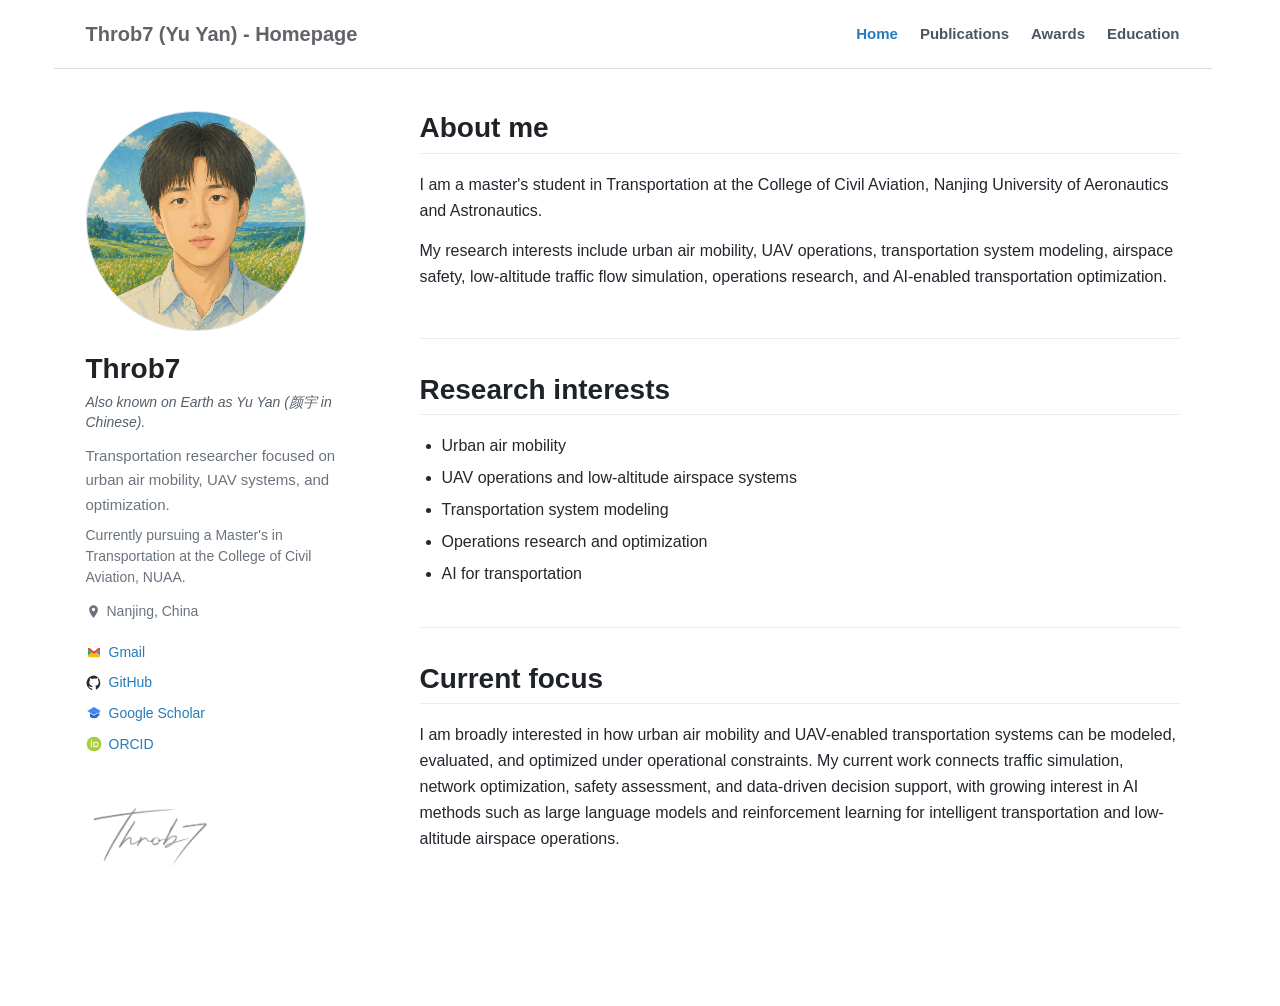
==== index.html @ e45c2a20 "Reposition signature mark" ====
<!doctype html>
<html lang="en">
  <head>
    <meta charset="utf-8">
    <meta name="viewport" content="width=device-width, initial-scale=1">
    <meta
      name="description"
      content="Throb7's academic homepage for urban air mobility, UAV systems, mobility modeling, and transportation optimization."
    >
    <title>Throb7</title>
    <link rel="icon" type="image/png" href="assets/favicon.png?v=7">
    <link rel="stylesheet" href="styles.css?v=15">
  </head>
  <body>
    <img class="site-signature" src="assets/signature-display.png?v=1" alt="">
    <header class="topbar">
      <a class="site-title" href="index.html">Throb7 (Yu Yan) - Homepage</a>
      <nav class="topnav" aria-label="Primary navigation">
        <a class="active" href="index.html">Home</a>
        <a href="publications.html">Publications</a>
        <a href="awards.html">Awards</a>
        <a href="education.html">Education</a>
      </nav>
    </header>

    <div class="page">
      <aside class="sidebar" aria-label="Profile">
        <img class="avatar" src="assets/self-avatar.png?v=2" alt="Portrait for Throb7">
        <h1>Throb7</h1>
        <p class="alias">Also known on Earth as Yu Yan (颜宇 in Chinese).</p>
        <p class="role">Transportation researcher focused on urban air mobility, UAV systems, and optimization.</p>
        <p class="current-degree">Currently pursuing a Master's in Transportation at the College of Civil Aviation, NUAA.</p>
        <p class="location"><img src="assets/icon-location.svg" alt="">Nanjing, China</p>
        <div class="profile-links">
          <a href="mailto:yanyu020816@gmail.com"><img src="assets/icon-email.svg" alt="">Gmail</a>
          <a href="https://github.com/Throb7777"><img src="assets/icon-github.svg" alt="">GitHub</a>
          <a href="https://scholar.google.com/citations?user=oTF8ilgAAAAJ&amp;hl=zh-CN"><img src="assets/icon-scholar.svg" alt="">Google Scholar</a>
          <a href="https://orcid.org/0009-0008-7919-4093"><img src="assets/icon-orcid.svg" alt="">ORCID</a>
        </div>
      </aside>

      <main class="content">
        <section class="content-section">
          <h2>About me</h2>
          <p>
            I am a master's student in Transportation at the College of Civil Aviation,
            Nanjing University of Aeronautics and Astronautics.
          </p>
          <p>
            My research interests include urban air mobility, UAV operations, transportation
            system modeling, airspace safety, low-altitude traffic flow simulation, operations
            research, and AI-enabled transportation optimization.
          </p>
        </section>

        <section class="content-section">
          <h2>Research interests</h2>
          <ul class="plain-list">
            <li>Urban air mobility</li>
            <li>UAV operations and low-altitude airspace systems</li>
            <li>Transportation system modeling</li>
            <li>Operations research and optimization</li>
            <li>AI for transportation</li>
          </ul>
        </section>

        <section class="content-section">
          <h2>Current focus</h2>
          <p>
            I am broadly interested in how urban air mobility and UAV-enabled transportation
            systems can be modeled, evaluated, and optimized under operational constraints. My
            current work connects traffic simulation, network optimization, safety assessment,
            and data-driven decision support, with growing interest in AI methods such as large
            language models and reinforcement learning for intelligent transportation and
            low-altitude airspace operations.
          </p>
        </section>
      </main>
    </div>
  </body>
</html>
---- styles.css ----
:root {
  --page: #ffffff;
  --text: #22272e;
  --muted: #6a737d;
  --link: #267cb9;
  --line: #d8dee4;
  --soft-line: #eaeef2;
  --sidebar: 270px;
  --content: 760px;
  --page-width: calc(var(--sidebar) + var(--content) + 64px);
  --page-pad: 32px;
}

* {
  box-sizing: border-box;
}

html {
  scroll-behavior: smooth;
  overflow-y: scroll;
  scrollbar-gutter: stable;
}

body {
  margin: 0;
  color: var(--text);
  background: var(--page);
  font-family: -apple-system, BlinkMacSystemFont, "Segoe UI", Helvetica, Arial, sans-serif;
  font-size: 16px;
  line-height: 1.62;
  overflow-x: hidden;
}

a {
  color: var(--link);
  text-decoration: none;
}

p,
li,
a,
h1,
h2,
h3 {
  overflow-wrap: anywhere;
}

a:hover {
  text-decoration: underline;
}

.topbar {
  display: flex;
  align-items: center;
  justify-content: space-between;
  gap: 24px;
  max-width: calc(var(--page-width) + var(--page-pad) * 2);
  margin: 0 auto;
  padding: 18px 32px;
  border-bottom: 1px solid var(--line);
}

.site-title {
  color: rgba(34, 39, 46, 0.72);
  font-size: 20px;
  font-weight: 700;
}

.site-signature {
  position: fixed;
  bottom: 34px;
  left: max(24px, calc((100vw - var(--page-width) - var(--page-pad) * 2) / 2 + var(--page-pad)));
  width: 114px;
  height: auto;
  opacity: 0.48;
  pointer-events: none;
  z-index: 5;
}

.site-title:hover {
  text-decoration: none;
}

.topnav {
  display: flex;
  flex-wrap: wrap;
  gap: 22px;
  font-size: 15px;
  font-weight: 600;
}

.topnav a {
  color: #4b5563;
}

.topnav a.active,
.topnav a:hover {
  color: var(--link);
}

.page {
  display: grid;
  grid-template-columns: var(--sidebar) minmax(0, var(--content));
  gap: 64px;
  max-width: calc(var(--page-width) + var(--page-pad) * 2);
  margin: 0 auto;
  padding: 42px var(--page-pad) 72px;
  overflow-x: hidden;
}

.sidebar {
  position: static;
  align-self: start;
}

.avatar {
  display: block;
  width: 220px;
  height: 220px;
  margin-bottom: 22px;
  border: 1px solid var(--line);
  border-radius: 50%;
  object-fit: cover;
  background: #f6f8fa;
}

.sidebar h1 {
  margin: 0 0 6px;
  color: #1f2328;
  font-size: 28px;
  line-height: 1.15;
}

.alias {
  margin: 0 0 12px;
  color: #57606a;
  font-size: 14px;
  font-style: italic;
  line-height: 1.45;
}

.role {
  margin: 0 0 8px;
  color: var(--muted);
  font-size: 15px;
}

.current-degree {
  margin: 0 0 12px;
  color: var(--muted);
  font-size: 14px;
  line-height: 1.5;
}

.location {
  display: inline-flex;
  align-items: center;
  gap: 6px;
  margin: 0 0 18px;
  color: var(--muted);
  font-size: 14px;
}

.location img {
  width: 15px;
  height: 15px;
  flex: 0 0 auto;
}

.profile-links {
  display: grid;
  gap: 8px;
  font-size: 14px;
}

.profile-links a {
  display: inline-flex;
  align-items: center;
  gap: 7px;
  width: max-content;
}

.profile-links img {
  width: 16px;
  height: 16px;
  flex: 0 0 auto;
}

.content {
  max-width: var(--content);
  min-width: 0;
}

.content-section {
  padding-bottom: 34px;
  margin-bottom: 34px;
  border-bottom: 1px solid var(--soft-line);
}

.content-section:last-child {
  border-bottom: 0;
}

h2 {
  margin: 0 0 18px;
  padding-bottom: 8px;
  border-bottom: 1px solid var(--soft-line);
  color: #1f2328;
  font-size: 28px;
  line-height: 1.2;
}

h3 {
  display: flex;
  align-items: center;
  gap: 8px;
  margin: 0 0 4px;
  color: #1f2328;
  font-size: 18px;
  line-height: 1.3;
}

.school-logo {
  flex: 0 0 auto;
  object-fit: contain;
}

p {
  margin: 0 0 14px;
}

.plain-list {
  margin: 0;
  padding-left: 22px;
}

.plain-list li {
  margin: 6px 0;
}

.section-note,
.meta {
  color: var(--muted);
  font-size: 14px;
}

.subtitle {
  margin: 0 0 6px;
  color: var(--muted);
  font-size: 15px;
}

.school-logo-seal {
  width: 30px;
  height: 30px;
}

.school-logo-rmit {
  width: 58px;
  height: 20px;
}

.school-logo-ivy {
  width: 72px;
  height: 24px;
}

.publication-list {
  margin: 18px 0 0;
  padding-left: 24px;
}

.publication-list li {
  margin-bottom: 22px;
  padding-left: 4px;
}

.publication-list p {
  margin-bottom: 6px;
}

.pub-link {
  margin-left: 6px;
  font-size: 13px;
  font-weight: 700;
  white-space: nowrap;
}

.year-group {
  margin-bottom: 26px;
}

.timeline {
  display: grid;
  gap: 24px;
}

.timeline-item {
  display: grid;
  grid-template-columns: 160px minmax(0, 1fr);
  gap: 26px;
  padding-bottom: 22px;
  border-bottom: 1px solid var(--soft-line);
}

.timeline-item:last-child {
  border-bottom: 0;
}

.date {
  margin: 2px 0 0;
  color: var(--muted);
  font-size: 14px;
  font-weight: 600;
}

@media (max-width: 820px) {
  .topbar {
    align-items: flex-start;
    flex-direction: column;
    gap: 10px;
    padding: 16px 22px;
    max-width: 100vw;
  }

  .site-signature {
    display: none;
  }

  .page {
    display: block;
    max-width: 100vw;
    padding: 30px 22px 56px;
  }

  .sidebar {
    position: static;
    display: block;
    width: auto;
    min-width: 0;
  }

  .avatar {
    width: 112px;
    height: 112px;
    margin: 0 0 14px;
  }

  .sidebar h1,
  .alias,
  .role,
  .current-degree,
  .location,
  .profile-links {
    grid-column: auto;
  }

  .sidebar h1 {
    margin-top: 0;
    font-size: 24px;
  }

  .role {
    margin-bottom: 8px;
    max-width: 100%;
  }

  .profile-links {
    display: flex;
    flex-wrap: wrap;
    gap: 8px 14px;
  }

  .content,
  .content-section {
    margin-left: 0;
    width: 100%;
    max-width: 100%;
  }

  .timeline-item {
    grid-template-columns: 1fr;
    gap: 6px;
  }
}
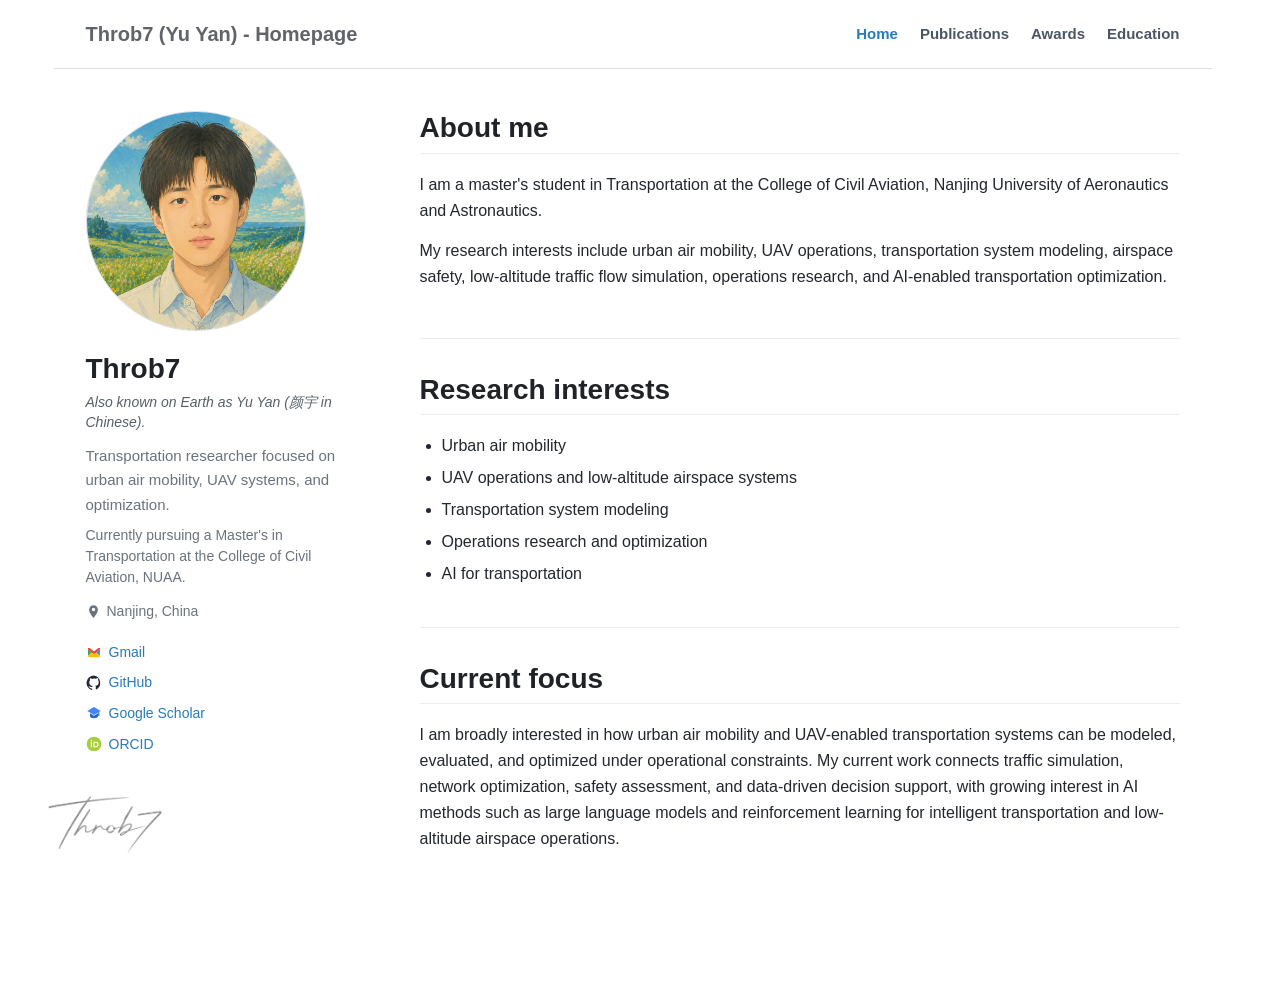
==== commit c155fd8c: "Move signature to page corner" ====
--- a/index.html
+++ b/index.html
@@ -9,7 +9,7 @@
     >
     <title>Throb7</title>
     <link rel="icon" type="image/png" href="assets/favicon.png?v=7">
-    <link rel="stylesheet" href="styles.css?v=15">
+    <link rel="stylesheet" href="styles.css?v=16">
   </head>
   <body>
     <img class="site-signature" src="assets/signature-display.png?v=1" alt="">
--- a/styles.css
+++ b/styles.css
@@ -68,8 +68,8 @@
 
 .site-signature {
   position: fixed;
-  bottom: 34px;
-  left: max(24px, calc((100vw - var(--page-width) - var(--page-pad) * 2) / 2 + var(--page-pad)));
+  bottom: 46px;
+  left: 48px;
   width: 114px;
   height: auto;
   opacity: 0.48;
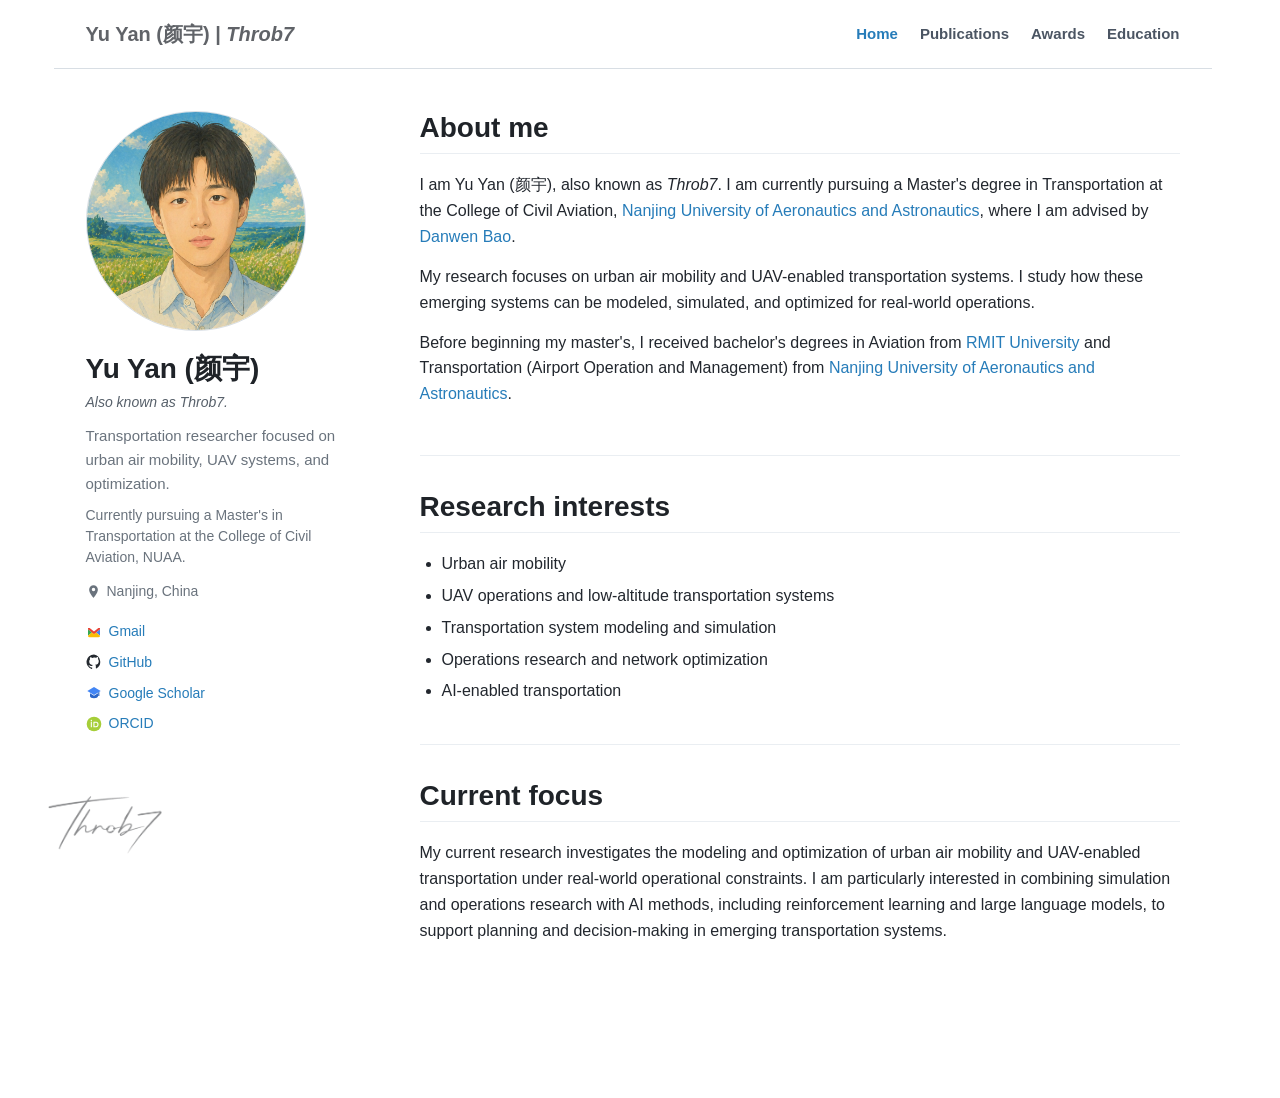
==== commit bc28e120: "Update academic profile and identity" ====
--- a/index.html
+++ b/index.html
@@ -5,16 +5,16 @@
     <meta name="viewport" content="width=device-width, initial-scale=1">
     <meta
       name="description"
-      content="Throb7's academic homepage for urban air mobility, UAV systems, mobility modeling, and transportation optimization."
+      content="Yu Yan's academic homepage for urban air mobility, UAV systems, mobility modeling, and transportation optimization."
     >
-    <title>Throb7</title>
+    <title>Yu Yan (颜宇) | Throb7</title>
     <link rel="icon" type="image/png" href="assets/favicon.png?v=7">
     <link rel="stylesheet" href="styles.css?v=16">
   </head>
   <body>
     <img class="site-signature" src="assets/signature-display.png?v=1" alt="">
     <header class="topbar">
-      <a class="site-title" href="index.html">Throb7 (Yu Yan) - Homepage</a>
+      <a class="site-title" href="index.html">Yu Yan (颜宇) | <em>Throb7</em></a>
       <nav class="topnav" aria-label="Primary navigation">
         <a class="active" href="index.html">Home</a>
         <a href="publications.html">Publications</a>
@@ -25,9 +25,9 @@
 
     <div class="page">
       <aside class="sidebar" aria-label="Profile">
-        <img class="avatar" src="assets/self-avatar.png?v=2" alt="Portrait for Throb7">
-        <h1>Throb7</h1>
-        <p class="alias">Also known on Earth as Yu Yan (颜宇 in Chinese).</p>
+        <img class="avatar" src="assets/self-avatar.png?v=2" alt="Portrait of Yu Yan">
+        <h1>Yu Yan (颜宇)</h1>
+        <p class="alias">Also known as <em>Throb7</em>.</p>
         <p class="role">Transportation researcher focused on urban air mobility, UAV systems, and optimization.</p>
         <p class="current-degree">Currently pursuing a Master's in Transportation at the College of Civil Aviation, NUAA.</p>
         <p class="location"><img src="assets/icon-location.svg" alt="">Nanjing, China</p>
@@ -43,13 +43,22 @@
         <section class="content-section">
           <h2>About me</h2>
           <p>
-            I am a master's student in Transportation at the College of Civil Aviation,
-            Nanjing University of Aeronautics and Astronautics.
+            I am Yu Yan (颜宇), also known as <em>Throb7</em>. I am currently pursuing a Master's
+            degree in Transportation at the College of Civil Aviation,
+            <a href="https://en.nuaa.edu.cn/">Nanjing University of Aeronautics and Astronautics</a>,
+            where I am advised by
+            <a href="https://cca.nuaa.edu.cn/2021/0910/c15644a261038/page.htm">Danwen Bao</a>.
           </p>
           <p>
-            My research interests include urban air mobility, UAV operations, transportation
-            system modeling, airspace safety, low-altitude traffic flow simulation, operations
-            research, and AI-enabled transportation optimization.
+            My research focuses on urban air mobility and UAV-enabled transportation systems.
+            I study how these emerging systems can be modeled, simulated, and optimized for
+            real-world operations.
+          </p>
+          <p>
+            Before beginning my master's, I received bachelor's degrees in Aviation from
+            <a href="https://www.rmit.edu.au/">RMIT University</a> and Transportation (Airport
+            Operation and Management) from
+            <a href="https://en.nuaa.edu.cn/">Nanjing University of Aeronautics and Astronautics</a>.
           </p>
         </section>
 
@@ -57,22 +66,21 @@
           <h2>Research interests</h2>
           <ul class="plain-list">
             <li>Urban air mobility</li>
-            <li>UAV operations and low-altitude airspace systems</li>
-            <li>Transportation system modeling</li>
-            <li>Operations research and optimization</li>
-            <li>AI for transportation</li>
+            <li>UAV operations and low-altitude transportation systems</li>
+            <li>Transportation system modeling and simulation</li>
+            <li>Operations research and network optimization</li>
+            <li>AI-enabled transportation</li>
           </ul>
         </section>
 
         <section class="content-section">
           <h2>Current focus</h2>
           <p>
-            I am broadly interested in how urban air mobility and UAV-enabled transportation
-            systems can be modeled, evaluated, and optimized under operational constraints. My
-            current work connects traffic simulation, network optimization, safety assessment,
-            and data-driven decision support, with growing interest in AI methods such as large
-            language models and reinforcement learning for intelligent transportation and
-            low-altitude airspace operations.
+            My current research investigates the modeling and optimization of urban air mobility
+            and UAV-enabled transportation under real-world operational constraints. I am
+            particularly interested in combining simulation and operations research with AI
+            methods, including reinforcement learning and large language models, to support
+            planning and decision-making in emerging transportation systems.
           </p>
         </section>
       </main>
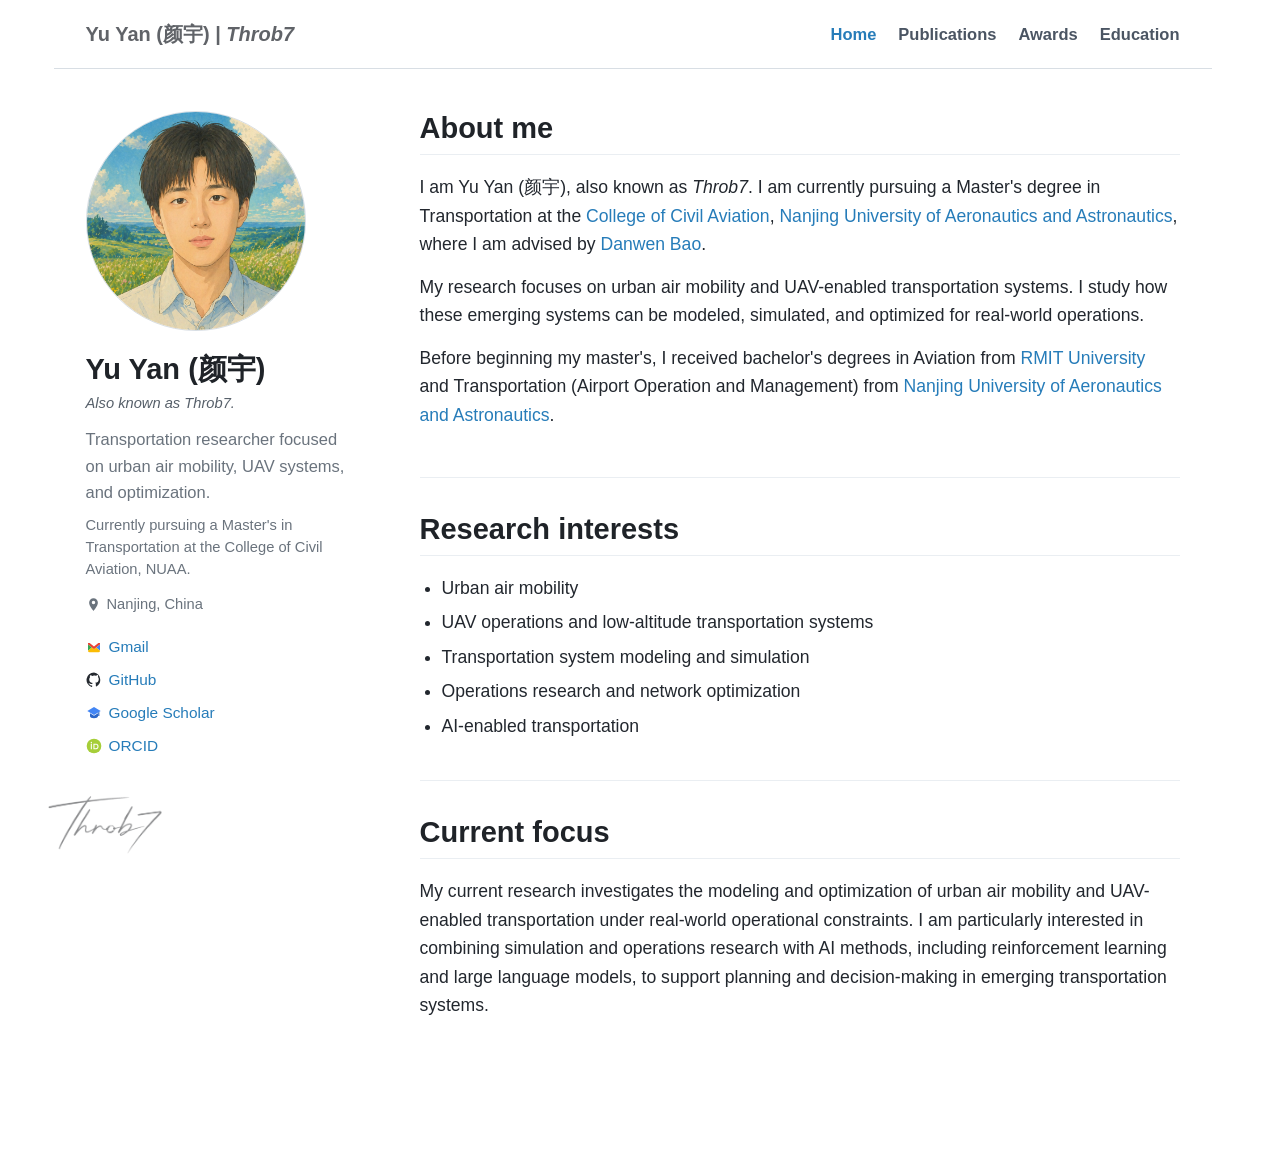
==== commit ac647e9f: "Update education, awards, and typography" ====
--- a/index.html
+++ b/index.html
@@ -9,7 +9,7 @@
     >
     <title>Yu Yan (颜宇) | Throb7</title>
     <link rel="icon" type="image/png" href="assets/favicon.png?v=7">
-    <link rel="stylesheet" href="styles.css?v=16">
+    <link rel="stylesheet" href="styles.css?v=17">
   </head>
   <body>
     <img class="site-signature" src="assets/signature-display.png?v=1" alt="">
@@ -44,7 +44,8 @@
           <h2>About me</h2>
           <p>
             I am Yu Yan (颜宇), also known as <em>Throb7</em>. I am currently pursuing a Master's
-            degree in Transportation at the College of Civil Aviation,
+            degree in Transportation at the
+            <a href="https://cca.nuaa.edu.cn/">College of Civil Aviation</a>,
             <a href="https://en.nuaa.edu.cn/">Nanjing University of Aeronautics and Astronautics</a>,
             where I am advised by
             <a href="https://cca.nuaa.edu.cn/2021/0910/c15644a261038/page.htm">Danwen Bao</a>.
--- a/styles.css
+++ b/styles.css
@@ -26,7 +26,7 @@
   color: var(--text);
   background: var(--page);
   font-family: -apple-system, BlinkMacSystemFont, "Segoe UI", Helvetica, Arial, sans-serif;
-  font-size: 16px;
+  font-size: 17.6px;
   line-height: 1.62;
   overflow-x: hidden;
 }
@@ -85,7 +85,7 @@
   display: flex;
   flex-wrap: wrap;
   gap: 22px;
-  font-size: 15px;
+  font-size: 16.5px;
   font-weight: 600;
 }
 
@@ -127,14 +127,14 @@
 .sidebar h1 {
   margin: 0 0 6px;
   color: #1f2328;
-  font-size: 28px;
+  font-size: 29px;
   line-height: 1.15;
 }
 
 .alias {
   margin: 0 0 12px;
   color: #57606a;
-  font-size: 14px;
+  font-size: 14.7px;
   font-style: italic;
   line-height: 1.45;
 }
@@ -142,13 +142,13 @@
 .role {
   margin: 0 0 8px;
   color: var(--muted);
-  font-size: 15px;
+  font-size: 16.5px;
 }
 
 .current-degree {
   margin: 0 0 12px;
   color: var(--muted);
-  font-size: 14px;
+  font-size: 14.7px;
   line-height: 1.5;
 }
 
@@ -158,7 +158,7 @@
   gap: 6px;
   margin: 0 0 18px;
   color: var(--muted);
-  font-size: 14px;
+  font-size: 14.7px;
 }
 
 .location img {
@@ -170,7 +170,7 @@
 .profile-links {
   display: grid;
   gap: 8px;
-  font-size: 14px;
+  font-size: 15.4px;
 }
 
 .profile-links a {
@@ -206,7 +206,7 @@
   padding-bottom: 8px;
   border-bottom: 1px solid var(--soft-line);
   color: #1f2328;
-  font-size: 28px;
+  font-size: 29px;
   line-height: 1.2;
 }
 
@@ -216,7 +216,7 @@
   gap: 8px;
   margin: 0 0 4px;
   color: #1f2328;
-  font-size: 18px;
+  font-size: 19.5px;
   line-height: 1.3;
 }
 
@@ -241,13 +241,13 @@
 .section-note,
 .meta {
   color: var(--muted);
-  font-size: 14px;
+  font-size: 14.7px;
 }
 
 .subtitle {
   margin: 0 0 6px;
   color: var(--muted);
-  font-size: 15px;
+  font-size: 15.75px;
 }
 
 .school-logo-seal {
@@ -265,6 +265,11 @@
   height: 24px;
 }
 
+.school-logo-kindergarten {
+  width: 30px;
+  height: 30px;
+}
+
 .publication-list {
   margin: 18px 0 0;
   padding-left: 24px;
@@ -281,7 +286,7 @@
 
 .pub-link {
   margin-left: 6px;
-  font-size: 13px;
+  font-size: 13.65px;
   font-weight: 700;
   white-space: nowrap;
 }
@@ -310,8 +315,77 @@
 .date {
   margin: 2px 0 0;
   color: var(--muted);
-  font-size: 14px;
+  font-size: 14.7px;
   font-weight: 600;
+}
+
+@media (min-width: 821px) {
+  .education-page .page {
+    padding-bottom: 0;
+  }
+
+  .education-page .content-section {
+    margin-bottom: 0;
+    padding-bottom: 0;
+  }
+
+  .education-page h2 {
+    margin-bottom: 24px;
+    padding-bottom: 12px;
+  }
+
+  .education-page .timeline {
+    gap: 15px;
+  }
+
+  .education-page .timeline-item {
+    gap: 22px;
+    padding-bottom: 15px;
+  }
+
+  .education-page .timeline-item:last-child {
+    padding-bottom: 0;
+  }
+
+  .education-page .timeline-item h3 {
+    margin-bottom: 6px;
+    font-size: 18.4px;
+    line-height: 1.25;
+  }
+
+  .education-page .timeline-item p {
+    margin-bottom: 5px;
+    line-height: 1.35;
+  }
+
+  .education-page .timeline-item .subtitle {
+    font-size: 14.7px;
+  }
+
+  .education-page .timeline-item .meta,
+  .education-page .date {
+    font-size: 13.65px;
+  }
+
+  .education-page .school-logo-seal {
+    width: 26px;
+    height: 26px;
+  }
+
+  .education-page .school-logo-rmit {
+    width: 52px;
+    height: 18px;
+  }
+
+  .education-page .school-logo-ivy {
+    width: 60px;
+    height: 20px;
+  }
+
+  .education-page .school-logo-kindergarten {
+    width: 28px;
+    height: 28px;
+  }
 }
 
 @media (max-width: 820px) {
@@ -357,7 +431,7 @@
 
   .sidebar h1 {
     margin-top: 0;
-    font-size: 24px;
+    font-size: 25px;
   }
 
   .role {
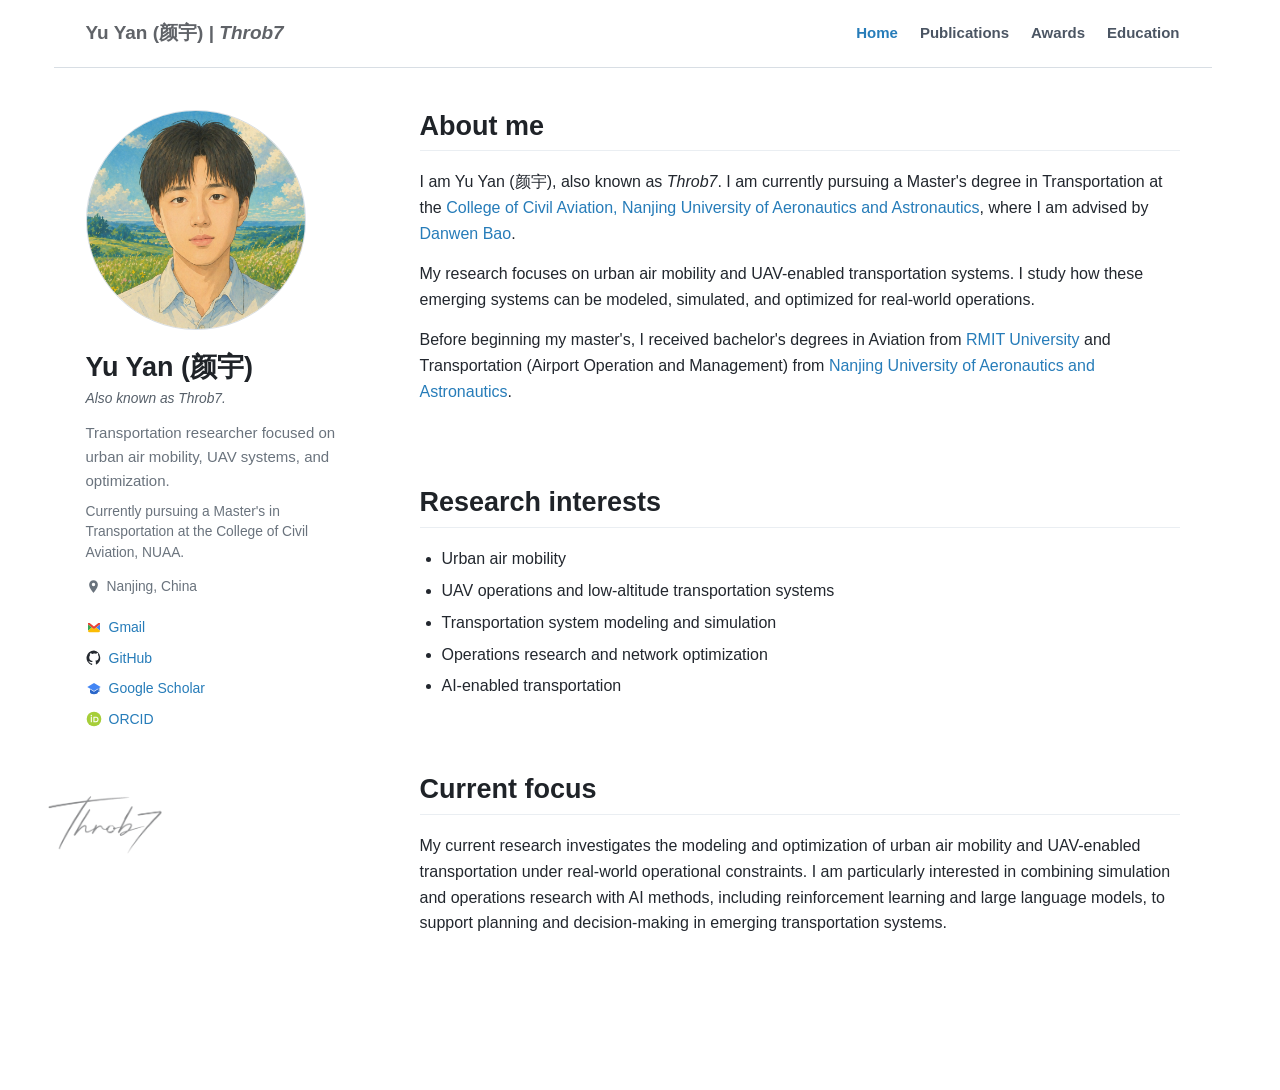
==== commit 92c34d88: "Refine publications layout and typography" ====
--- a/index.html
+++ b/index.html
@@ -9,9 +9,9 @@
     >
     <title>Yu Yan (颜宇) | Throb7</title>
     <link rel="icon" type="image/png" href="assets/favicon.png?v=7">
-    <link rel="stylesheet" href="styles.css?v=17">
+    <link rel="stylesheet" href="styles.css?v=19">
   </head>
-  <body>
+  <body class="home-page">
     <img class="site-signature" src="assets/signature-display.png?v=1" alt="">
     <header class="topbar">
       <a class="site-title" href="index.html">Yu Yan (颜宇) | <em>Throb7</em></a>
@@ -45,8 +45,7 @@
           <p>
             I am Yu Yan (颜宇), also known as <em>Throb7</em>. I am currently pursuing a Master's
             degree in Transportation at the
-            <a href="https://cca.nuaa.edu.cn/">College of Civil Aviation</a>,
-            <a href="https://en.nuaa.edu.cn/">Nanjing University of Aeronautics and Astronautics</a>,
+            <a href="https://cca.nuaa.edu.cn/">College of Civil Aviation, Nanjing University of Aeronautics and Astronautics</a>,
             where I am advised by
             <a href="https://cca.nuaa.edu.cn/2021/0910/c15644a261038/page.htm">Danwen Bao</a>.
           </p>
--- a/styles.css
+++ b/styles.css
@@ -25,8 +25,8 @@
   margin: 0;
   color: var(--text);
   background: var(--page);
-  font-family: -apple-system, BlinkMacSystemFont, "Segoe UI", Helvetica, Arial, sans-serif;
-  font-size: 17.6px;
+  font-family: "Aptos", "Segoe UI Variable Text", "Segoe UI", -apple-system, BlinkMacSystemFont, Arial, sans-serif;
+  font-size: 16px;
   line-height: 1.62;
   overflow-x: hidden;
 }
@@ -41,7 +41,8 @@
 a,
 h1,
 h2,
-h3 {
+h3,
+h4 {
   overflow-wrap: anywhere;
 }
 
@@ -62,7 +63,7 @@
 
 .site-title {
   color: rgba(34, 39, 46, 0.72);
-  font-size: 20px;
+  font-size: 19px;
   font-weight: 700;
 }
 
@@ -85,7 +86,7 @@
   display: flex;
   flex-wrap: wrap;
   gap: 22px;
-  font-size: 16.5px;
+  font-size: 15px;
   font-weight: 600;
 }
 
@@ -127,14 +128,14 @@
 .sidebar h1 {
   margin: 0 0 6px;
   color: #1f2328;
-  font-size: 29px;
+  font-size: 27px;
   line-height: 1.15;
 }
 
 .alias {
   margin: 0 0 12px;
   color: #57606a;
-  font-size: 14.7px;
+  font-size: 13.8px;
   font-style: italic;
   line-height: 1.45;
 }
@@ -142,13 +143,13 @@
 .role {
   margin: 0 0 8px;
   color: var(--muted);
-  font-size: 16.5px;
+  font-size: 15px;
 }
 
 .current-degree {
   margin: 0 0 12px;
   color: var(--muted);
-  font-size: 14.7px;
+  font-size: 13.8px;
   line-height: 1.5;
 }
 
@@ -158,7 +159,7 @@
   gap: 6px;
   margin: 0 0 18px;
   color: var(--muted);
-  font-size: 14.7px;
+  font-size: 13.8px;
 }
 
 .location img {
@@ -170,7 +171,7 @@
 .profile-links {
   display: grid;
   gap: 8px;
-  font-size: 15.4px;
+  font-size: 14px;
 }
 
 .profile-links a {
@@ -201,12 +202,16 @@
   border-bottom: 0;
 }
 
+.home-page .content-section {
+  border-bottom: 0;
+}
+
 h2 {
   margin: 0 0 18px;
   padding-bottom: 8px;
   border-bottom: 1px solid var(--soft-line);
   color: #1f2328;
-  font-size: 29px;
+  font-size: 27px;
   line-height: 1.2;
 }
 
@@ -216,7 +221,7 @@
   gap: 8px;
   margin: 0 0 4px;
   color: #1f2328;
-  font-size: 19.5px;
+  font-size: 18px;
   line-height: 1.3;
 }
 
@@ -241,13 +246,13 @@
 .section-note,
 .meta {
   color: var(--muted);
-  font-size: 14.7px;
+  font-size: 13.8px;
 }
 
 .subtitle {
   margin: 0 0 6px;
   color: var(--muted);
-  font-size: 15.75px;
+  font-size: 14px;
 }
 
 .school-logo-seal {
@@ -271,22 +276,61 @@
 }
 
 .publication-list {
-  margin: 18px 0 0;
-  padding-left: 24px;
-}
-
-.publication-list li {
-  margin-bottom: 22px;
-  padding-left: 4px;
-}
-
-.publication-list p {
+  margin: 20px 0 0;
+}
+
+.publication-year {
+  margin-bottom: 44px;
+}
+
+.publication-year:last-child {
+  margin-bottom: 0;
+}
+
+.publication-year h3 {
+  margin-bottom: 16px;
+  font-size: 22px;
+  line-height: 1.15;
+}
+
+.publication-entry {
+  margin-bottom: 34px;
+}
+
+.publication-entry:last-child {
+  margin-bottom: 0;
+}
+
+.publication-entry h4 {
+  margin: 0 0 7px;
+  color: #343a40;
+  font-size: 16.8px;
+  font-weight: 700;
+  line-height: 1.32;
+}
+
+.publication-entry p {
   margin-bottom: 6px;
 }
 
-.pub-link {
-  margin-left: 6px;
-  font-size: 13.65px;
+.pub-authors {
+  color: #57606a;
+}
+
+.pub-venue {
+  color: #4f5963;
+}
+
+.pub-actions {
+  display: flex;
+  flex-wrap: wrap;
+  gap: 12px;
+  align-items: center;
+}
+
+.pub-actions a {
+  color: var(--link);
+  font-size: 13.8px;
   font-weight: 700;
   white-space: nowrap;
 }
@@ -315,7 +359,7 @@
 .date {
   margin: 2px 0 0;
   color: var(--muted);
-  font-size: 14.7px;
+  font-size: 13.8px;
   font-weight: 600;
 }
 
@@ -349,7 +393,7 @@
 
   .education-page .timeline-item h3 {
     margin-bottom: 6px;
-    font-size: 18.4px;
+    font-size: 17px;
     line-height: 1.25;
   }
 
@@ -359,12 +403,12 @@
   }
 
   .education-page .timeline-item .subtitle {
-    font-size: 14.7px;
+    font-size: 13.8px;
   }
 
   .education-page .timeline-item .meta,
   .education-page .date {
-    font-size: 13.65px;
+    font-size: 13.3px;
   }
 
   .education-page .school-logo-seal {
@@ -431,7 +475,7 @@
 
   .sidebar h1 {
     margin-top: 0;
-    font-size: 25px;
+    font-size: 24px;
   }
 
   .role {
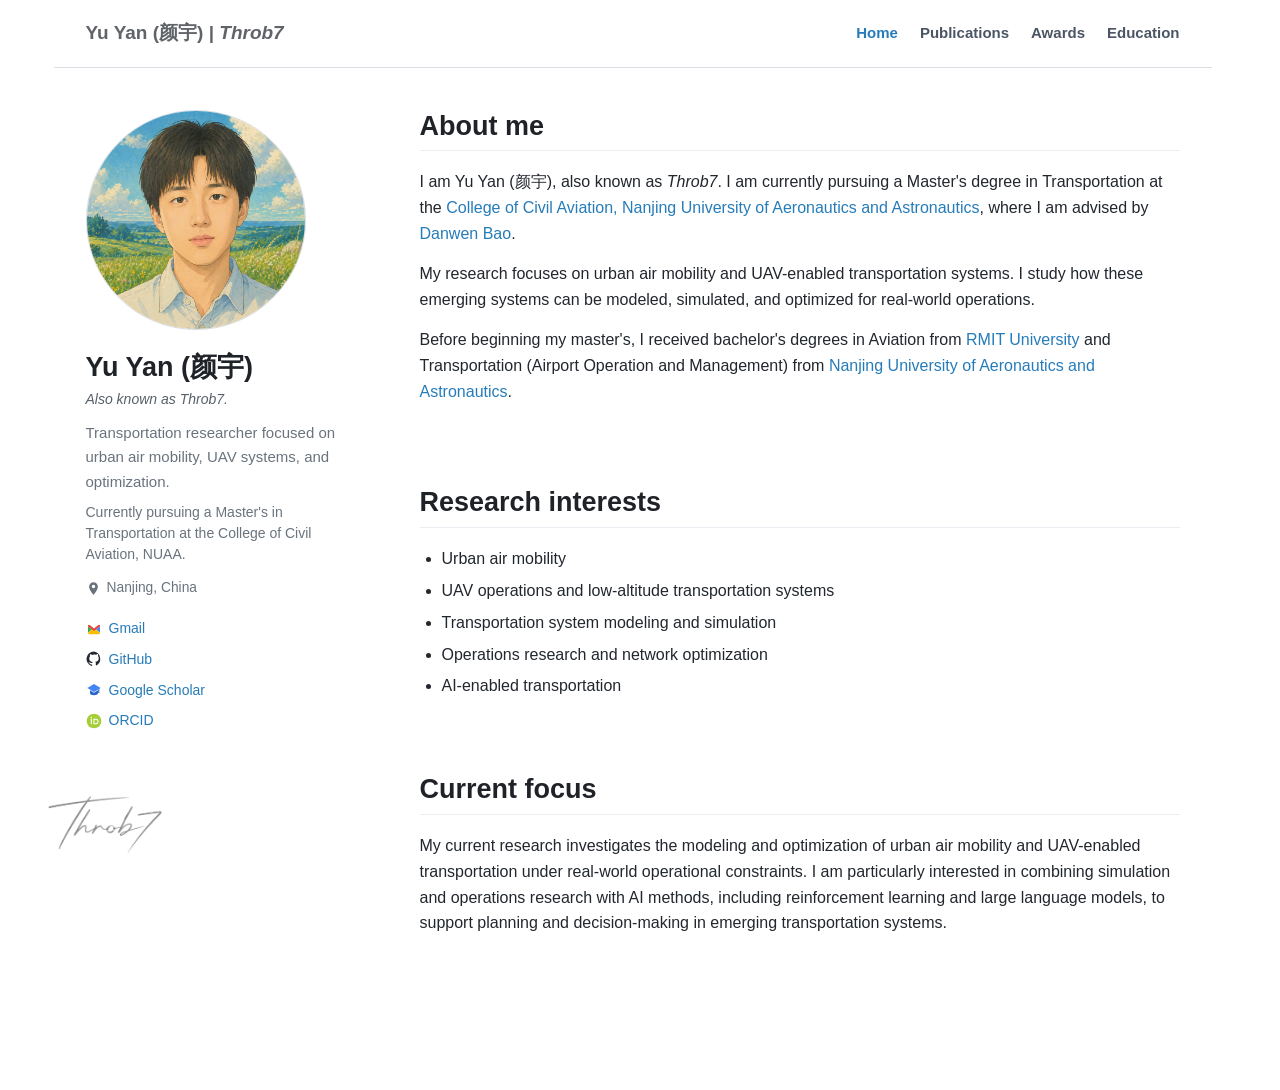
==== commit d8b94bab: "Unify sidebar typography" ====
--- a/index.html
+++ b/index.html
@@ -9,7 +9,7 @@
     >
     <title>Yu Yan (颜宇) | Throb7</title>
     <link rel="icon" type="image/png" href="assets/favicon.png?v=7">
-    <link rel="stylesheet" href="styles.css?v=19">
+    <link rel="stylesheet" href="styles.css?v=22">
   </head>
   <body class="home-page">
     <img class="site-signature" src="assets/signature-display.png?v=1" alt="">
--- a/styles.css
+++ b/styles.css
@@ -135,7 +135,7 @@
 .alias {
   margin: 0 0 12px;
   color: #57606a;
-  font-size: 13.8px;
+  font-size: 14px;
   font-style: italic;
   line-height: 1.45;
 }
@@ -149,7 +149,7 @@
 .current-degree {
   margin: 0 0 12px;
   color: var(--muted);
-  font-size: 13.8px;
+  font-size: 14px;
   line-height: 1.5;
 }
 
@@ -276,25 +276,44 @@
 }
 
 .publication-list {
-  margin: 20px 0 0;
+  margin: 18px 0 0;
 }
 
 .publication-year {
-  margin-bottom: 44px;
+  margin-bottom: 36px;
 }
 
 .publication-year:last-child {
   margin-bottom: 0;
 }
 
+.publication-year h3,
+.awards-page .year-group h3 {
+  color: #1f2328;
+  font-size: 20px;
+  font-weight: 700;
+  line-height: 1.2;
+}
+
 .publication-year h3 {
+  margin-bottom: 14px;
+}
+
+.awards-page .year-group h3 {
   margin-bottom: 16px;
-  font-size: 22px;
-  line-height: 1.15;
+}
+
+.publication-year h3::after,
+.awards-page .year-group h3::after {
+  content: "";
+  height: 1px;
+  flex: 1;
+  background: var(--soft-line);
 }
 
 .publication-entry {
-  margin-bottom: 34px;
+  margin-bottom: 27px;
+  padding-left: 4px;
 }
 
 .publication-entry:last-child {
@@ -303,10 +322,10 @@
 
 .publication-entry h4 {
   margin: 0 0 7px;
-  color: #343a40;
-  font-size: 16.8px;
+  color: #444c54;
+  font-size: 17px;
   font-weight: 700;
-  line-height: 1.32;
+  line-height: 1.38;
 }
 
 .publication-entry p {
@@ -315,10 +334,14 @@
 
 .pub-authors {
   color: #57606a;
+  font-size: 15px;
+  line-height: 1.5;
 }
 
 .pub-venue {
   color: #4f5963;
+  font-size: 15px;
+  line-height: 1.5;
 }
 
 .pub-actions {
@@ -336,7 +359,31 @@
 }
 
 .year-group {
-  margin-bottom: 26px;
+  margin-bottom: 40px;
+}
+
+.year-group:last-child {
+  margin-bottom: 0;
+}
+
+.awards-page .plain-list {
+  padding-left: 20px;
+}
+
+.awards-page .plain-list li {
+  margin: 0 0 14px;
+  color: #3f464d;
+  font-size: 17px;
+  font-weight: 600;
+  line-height: 1.4;
+}
+
+.awards-page .plain-list li:last-child {
+  margin-bottom: 0;
+}
+
+.awards-page .plain-list li::marker {
+  color: var(--muted);
 }
 
 .timeline {
@@ -399,16 +446,16 @@
 
   .education-page .timeline-item p {
     margin-bottom: 5px;
-    line-height: 1.35;
+    line-height: 1.4;
   }
 
   .education-page .timeline-item .subtitle {
-    font-size: 13.8px;
+    font-size: 14px;
   }
 
   .education-page .timeline-item .meta,
   .education-page .date {
-    font-size: 13.3px;
+    font-size: 13.8px;
   }
 
   .education-page .school-logo-seal {
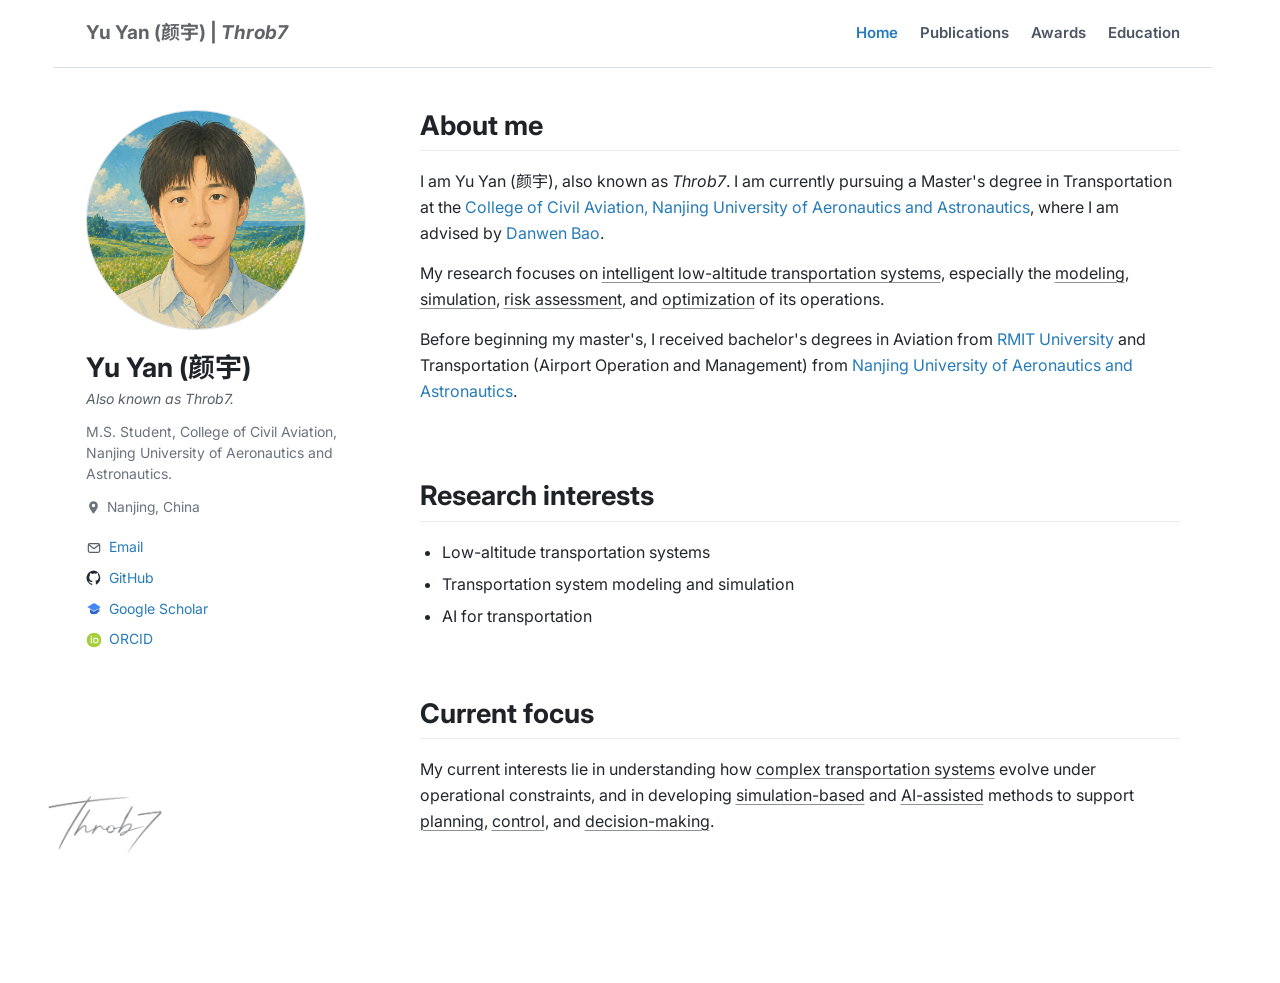
==== commit e43c39ea: "Refine homepage copy and typography" ====
--- a/index.html
+++ b/index.html
@@ -9,7 +9,7 @@
     >
     <title>Yu Yan (颜宇) | Throb7</title>
     <link rel="icon" type="image/png" href="assets/favicon.png?v=7">
-    <link rel="stylesheet" href="styles.css?v=22">
+    <link rel="stylesheet" href="styles.css?v=26">
   </head>
   <body class="home-page">
     <img class="site-signature" src="assets/signature-display.png?v=1" alt="">
@@ -28,11 +28,10 @@
         <img class="avatar" src="assets/self-avatar.png?v=2" alt="Portrait of Yu Yan">
         <h1>Yu Yan (颜宇)</h1>
         <p class="alias">Also known as <em>Throb7</em>.</p>
-        <p class="role">Transportation researcher focused on urban air mobility, UAV systems, and optimization.</p>
-        <p class="current-degree">Currently pursuing a Master's in Transportation at the College of Civil Aviation, NUAA.</p>
+        <p class="current-degree">M.S. Student, College of Civil Aviation, Nanjing University of Aeronautics and Astronautics.</p>
         <p class="location"><img src="assets/icon-location.svg" alt="">Nanjing, China</p>
         <div class="profile-links">
-          <a href="mailto:yanyu020816@gmail.com"><img src="assets/icon-email.svg" alt="">Gmail</a>
+          <a href="mailto:yanyu020816@gmail.com"><img src="assets/icon-email.svg?v=2" alt="">Email</a>
           <a href="https://github.com/Throb7777"><img src="assets/icon-github.svg" alt="">GitHub</a>
           <a href="https://scholar.google.com/citations?user=oTF8ilgAAAAJ&amp;hl=zh-CN"><img src="assets/icon-scholar.svg" alt="">Google Scholar</a>
           <a href="https://orcid.org/0009-0008-7919-4093"><img src="assets/icon-orcid.svg" alt="">ORCID</a>
@@ -50,9 +49,9 @@
             <a href="https://cca.nuaa.edu.cn/2021/0910/c15644a261038/page.htm">Danwen Bao</a>.
           </p>
           <p>
-            My research focuses on urban air mobility and UAV-enabled transportation systems.
-            I study how these emerging systems can be modeled, simulated, and optimized for
-            real-world operations.
+            My research focuses on <span class="keyword">intelligent low-altitude transportation systems</span>,
+            especially the <span class="keyword">modeling</span>, <span class="keyword">simulation</span>,
+            <span class="keyword">risk assessment</span>, and <span class="keyword">optimization</span> of its operations.
           </p>
           <p>
             Before beginning my master's, I received bachelor's degrees in Aviation from
@@ -65,22 +64,21 @@
         <section class="content-section">
           <h2>Research interests</h2>
           <ul class="plain-list">
-            <li>Urban air mobility</li>
-            <li>UAV operations and low-altitude transportation systems</li>
+            <li>Low-altitude transportation systems</li>
             <li>Transportation system modeling and simulation</li>
-            <li>Operations research and network optimization</li>
-            <li>AI-enabled transportation</li>
+            <li>AI for transportation</li>
           </ul>
         </section>
 
         <section class="content-section">
           <h2>Current focus</h2>
           <p>
-            My current research investigates the modeling and optimization of urban air mobility
-            and UAV-enabled transportation under real-world operational constraints. I am
-            particularly interested in combining simulation and operations research with AI
-            methods, including reinforcement learning and large language models, to support
-            planning and decision-making in emerging transportation systems.
+            My current interests lie in understanding how
+            <span class="keyword">complex transportation systems</span> evolve under operational constraints,
+            and in developing
+            <span class="keyword">simulation-based</span> and <span class="keyword">AI-assisted</span>
+            methods to support <span class="keyword">planning</span>, <span class="keyword">control</span>,
+            and <span class="keyword">decision-making</span>.
           </p>
         </section>
       </main>
--- a/styles.css
+++ b/styles.css
@@ -1,3 +1,5 @@
+@import url("https://fonts.googleapis.com/css2?family=Inter:wght@400;500;600;700;800&family=Noto+Sans+SC:wght@400;500;600;700;800&display=swap");
+
 :root {
   --page: #ffffff;
   --text: #22272e;
@@ -25,7 +27,7 @@
   margin: 0;
   color: var(--text);
   background: var(--page);
-  font-family: "Aptos", "Segoe UI Variable Text", "Segoe UI", -apple-system, BlinkMacSystemFont, Arial, sans-serif;
+  font-family: "Inter", "Noto Sans SC", "Microsoft YaHei UI", "Microsoft YaHei", "PingFang SC", "Segoe UI", Arial, sans-serif;
   font-size: 16px;
   line-height: 1.62;
   overflow-x: hidden;
@@ -48,6 +50,13 @@
 
 a:hover {
   text-decoration: underline;
+}
+
+.keyword {
+  text-decoration-line: underline;
+  text-decoration-color: rgba(34, 39, 46, 0.5);
+  text-decoration-thickness: 1px;
+  text-underline-offset: 3px;
 }
 
 .topbar {
@@ -204,6 +213,8 @@
 
 .home-page .content-section {
   border-bottom: 0;
+  margin-bottom: 31px;
+  padding-bottom: 31px;
 }
 
 h2 {
@@ -386,6 +397,11 @@
   color: var(--muted);
 }
 
+.awards-page .plain-list strong {
+  color: #1f2328;
+  font-weight: 800;
+}
+
 .timeline {
   display: grid;
   gap: 24px;
